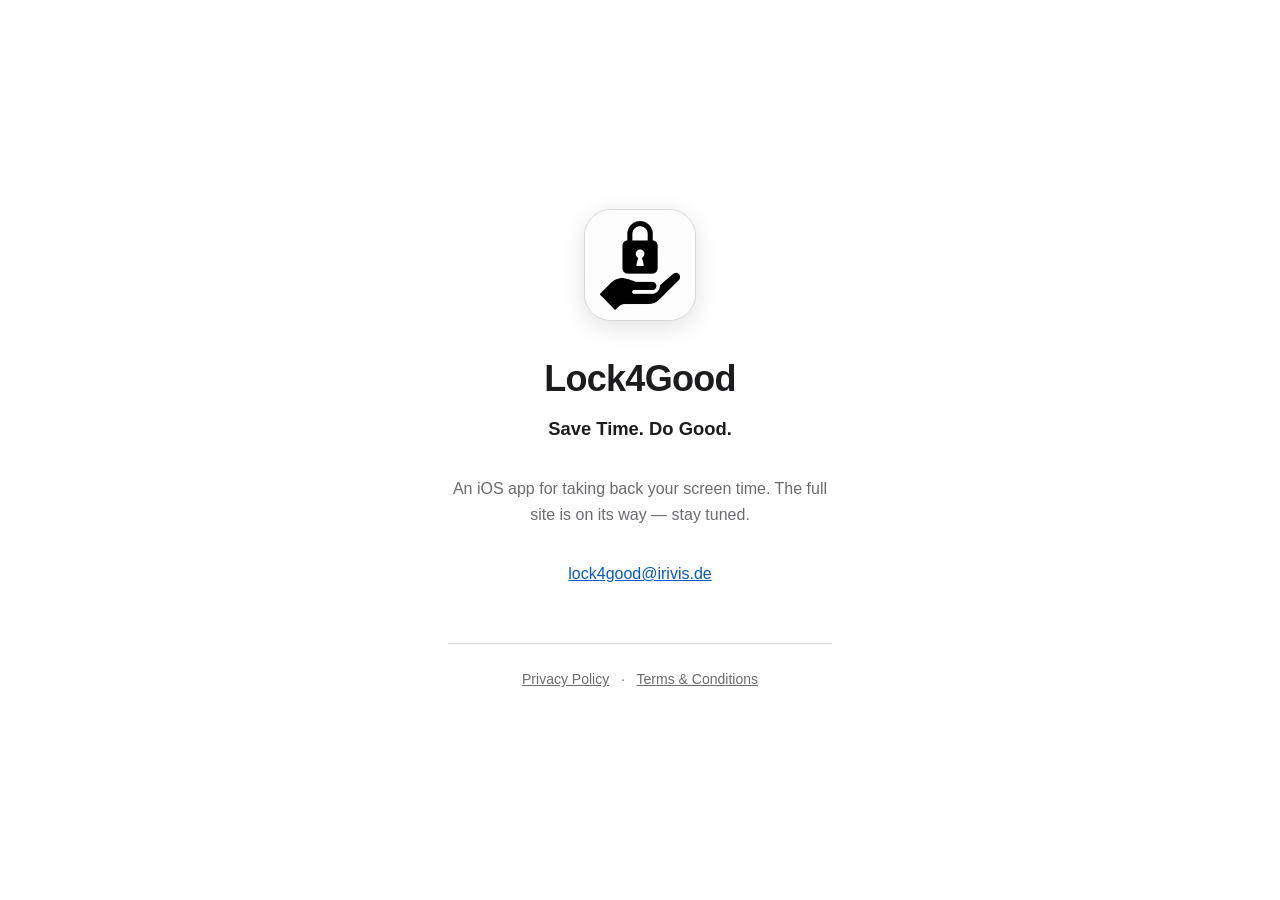
==== index.html @ a84e9e8d "Add Lock4Good placeholder site Single static page: app icon, name, tagline, "stay tuned", contact ad" ====
<!DOCTYPE html>
<meta charset="utf-8">
<meta name="viewport" content="width=device-width, initial-scale=1">
<title>Lock4Good — Save Time. Do Good.</title>
<meta name="description" content="Lock4Good is an iOS screen time app. Set your own daily limits on the apps that take your time — and every profit we make from unlocking extra time is donated to a charity you choose.">

<link rel="icon" href="apple-touch-icon.png">
<link rel="apple-touch-icon" href="apple-touch-icon.png">

<meta property="og:type" content="website">
<meta property="og:url" content="https://d0d00.github.io/lock4good-web/">
<meta property="og:title" content="Lock4Good — Save Time. Do Good.">
<meta property="og:description" content="An iOS screen time app. Set your own daily limits — and every profit we make is donated to a charity you choose.">
<meta property="og:image" content="https://d0d00.github.io/lock4good-web/og.png">
<meta property="og:image:width" content="1200">
<meta property="og:image:height" content="630">
<meta name="twitter:card" content="summary_large_image">

<style>
  :root {
    color-scheme: light dark;
    --bg: #fff;
    --fg: #1c1c1e;
    --muted: #6b6b70;
    --link: #0a58ca;
    --rule: #d8d8dc;
  }
  @media (prefers-color-scheme: dark) {
    :root {
      --bg: #131315;
      --fg: #e6e6e6;
      --muted: #9a9aa0;
      --link: #6cb6ff;
      --rule: #38383a;
    }
  }

  * { box-sizing: border-box; }

  body {
    font: 16px/1.65 -apple-system, BlinkMacSystemFont, "Segoe UI", Roboto, Helvetica, Arial, sans-serif;
    color: var(--fg);
    background: var(--bg);
    margin: 0;
    min-height: 100vh;
    display: flex;
    flex-direction: column;
    align-items: center;
    justify-content: center;
    text-align: center;
    padding: 3rem 1.25rem;
    -webkit-font-smoothing: antialiased;
  }

  main {
    width: 100%;
    max-width: 24rem;
  }

  img.icon {
    width: 112px;
    height: 112px;
    background: #fff;
    border: 1px solid var(--rule);
    border-radius: 24%;
    box-shadow: 0 6px 24px rgb(0 0 0 / 12%);
    display: block;
    margin: 0 auto 1.75rem;
  }

  h1 {
    font-size: 2.25rem;
    letter-spacing: -0.02em;
    margin: 0 0 .35rem;
  }

  p.tagline {
    font-size: 1.15rem;
    font-weight: 600;
    margin: 0 0 2rem;
  }

  p.soon {
    color: var(--muted);
    margin: 0 0 2rem;
  }

  p.contact { margin: 0; }

  a { color: var(--link); }

  footer {
    margin-top: 3.5rem;
    padding-top: 1.5rem;
    border-top: 1px solid var(--rule);
    font-size: .875rem;
    color: var(--muted);
    max-width: 24rem;
    width: 100%;
  }

  footer a { color: var(--muted); }

  footer span[aria-hidden] { padding: 0 .5rem; }
</style>

<main>
  <img class="icon" src="icon.png" width="112" height="112" alt="Lock4Good app icon: a padlock resting on an open hand">

  <h1>Lock4Good</h1>
  <p class="tagline">Save Time. Do Good.</p>

  <p class="soon">An iOS app for taking back your screen time. The full site is on its way — stay tuned.</p>

  <p class="contact"><a href="mailto:lock4good@irivis.de">lock4good@irivis.de</a></p>
</main>

<footer>
  <a href="https://d0d00.github.io/lock4good-legal/PRIVACY_POLICY.html">Privacy Policy</a>
  <span aria-hidden="true">·</span>
  <a href="https://d0d00.github.io/lock4good-legal/TERMS_AND_CONDITIONS.html">Terms &amp; Conditions</a>
</footer>
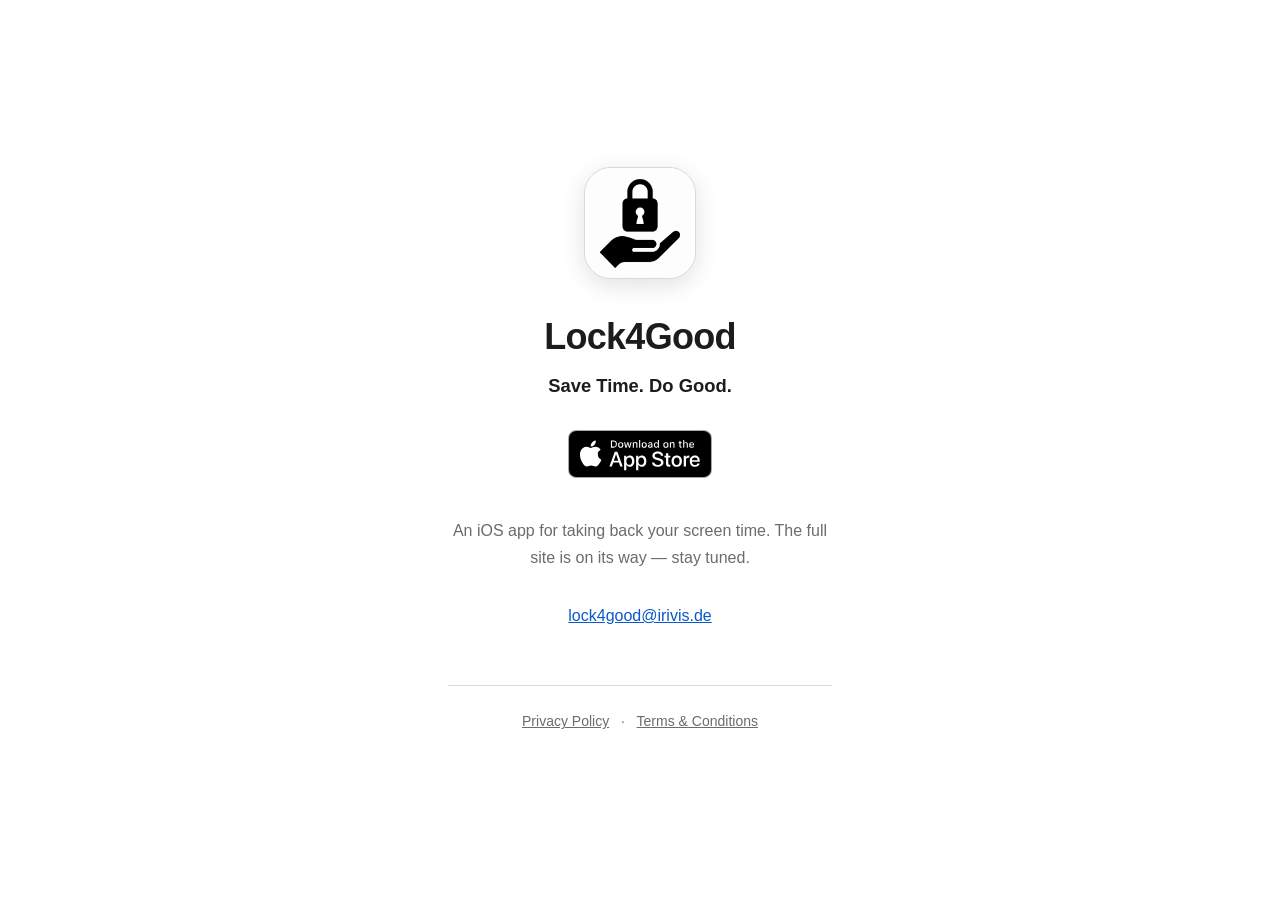
==== commit 125410e4: "Add App Store download button The app is live, so the placeholder now links to it. Apple's official " ====
--- a/index.html
+++ b/index.html
@@ -77,7 +77,28 @@
   p.tagline {
     font-size: 1.15rem;
     font-weight: 600;
+    margin: 0 0 1.75rem;
+  }
+
+  a.appstore {
+    display: inline-block;
+    line-height: 0;
     margin: 0 0 2rem;
+    border-radius: 9px;
+  }
+
+  a.appstore img {
+    display: block;
+    height: 48px;
+    width: auto;
+    transition: opacity .15s ease;
+  }
+
+  a.appstore:hover img { opacity: .85; }
+
+  a.appstore:focus-visible {
+    outline: 2px solid var(--link);
+    outline-offset: 4px;
   }
 
   p.soon {
@@ -110,6 +131,13 @@
   <h1>Lock4Good</h1>
   <p class="tagline">Save Time. Do Good.</p>
 
+  <a class="appstore" href="https://apps.apple.com/app/id6758275773">
+    <picture>
+      <source srcset="app-store-badge-white.svg" media="(prefers-color-scheme: dark)">
+      <img src="app-store-badge-black.svg" width="120" height="40" alt="Download on the App Store">
+    </picture>
+  </a>
+
   <p class="soon">An iOS app for taking back your screen time. The full site is on its way — stay tuned.</p>
 
   <p class="contact"><a href="mailto:lock4good@irivis.de">lock4good@irivis.de</a></p>
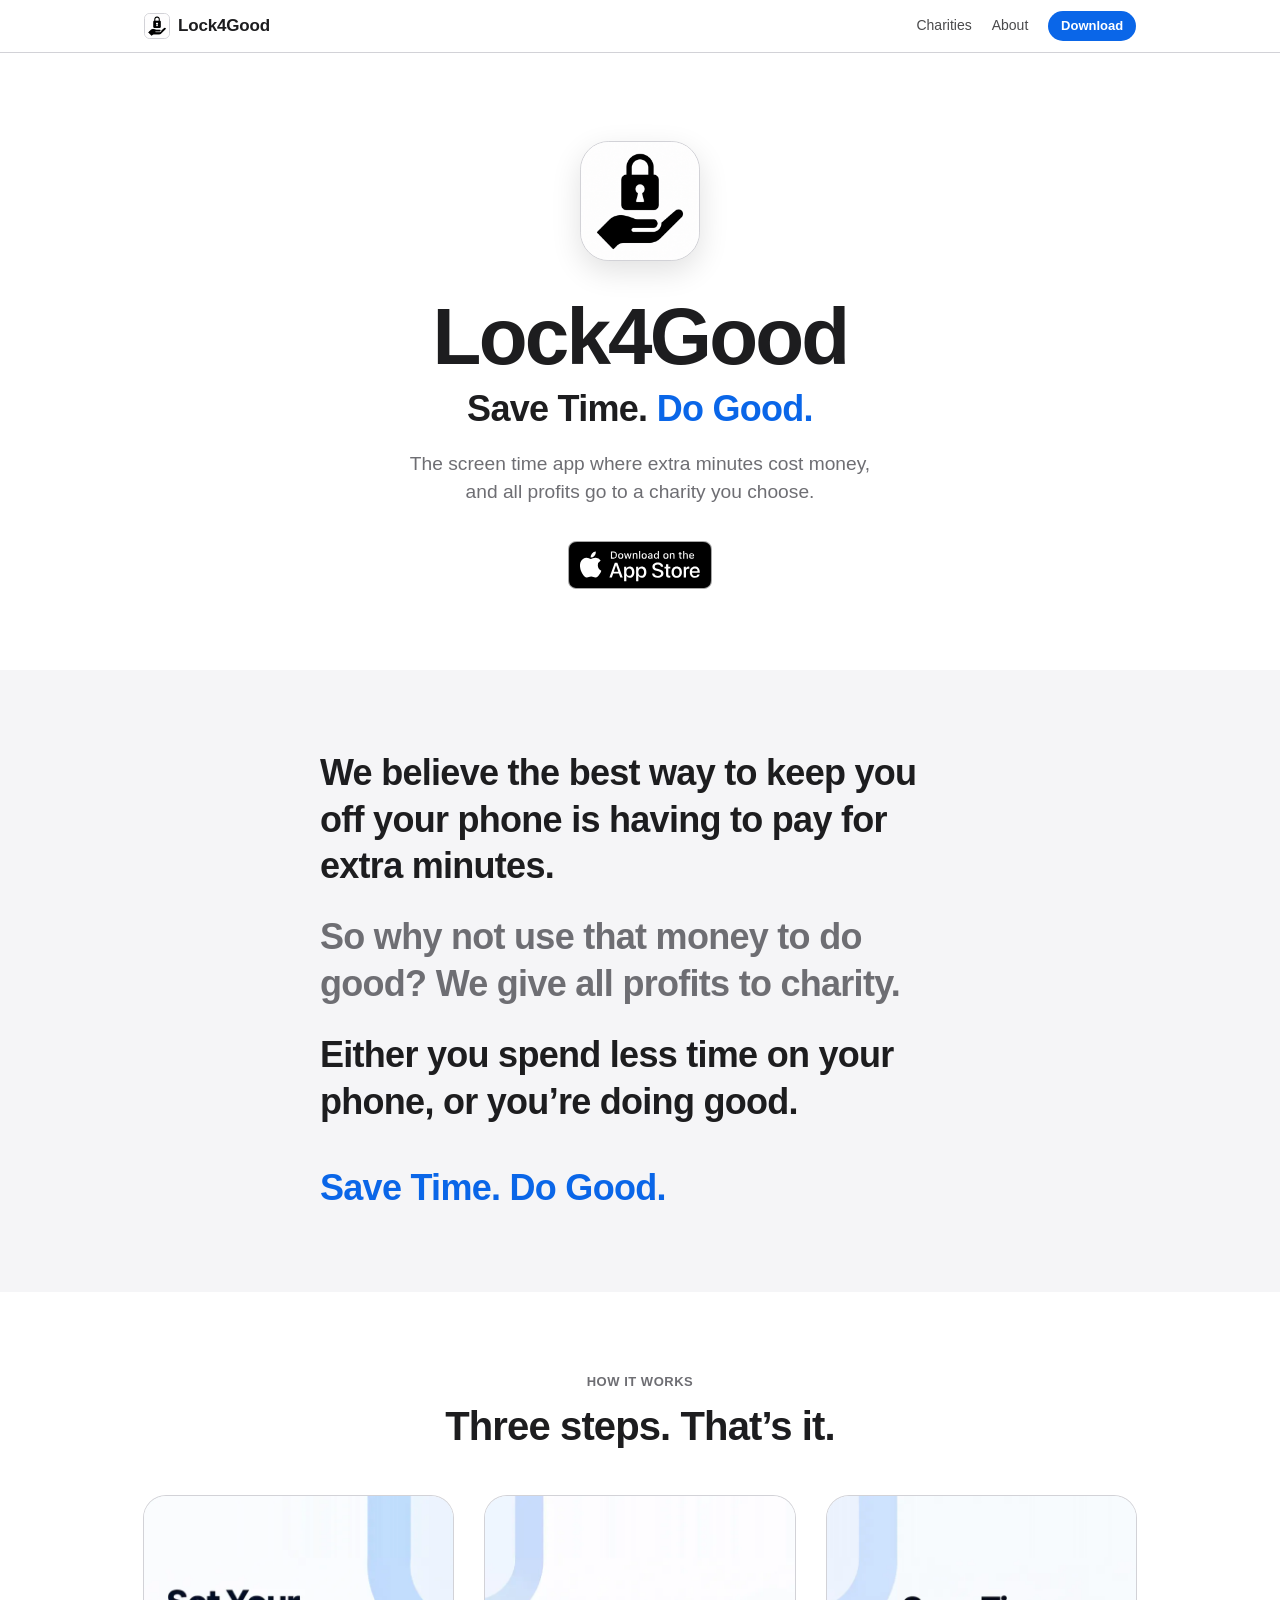
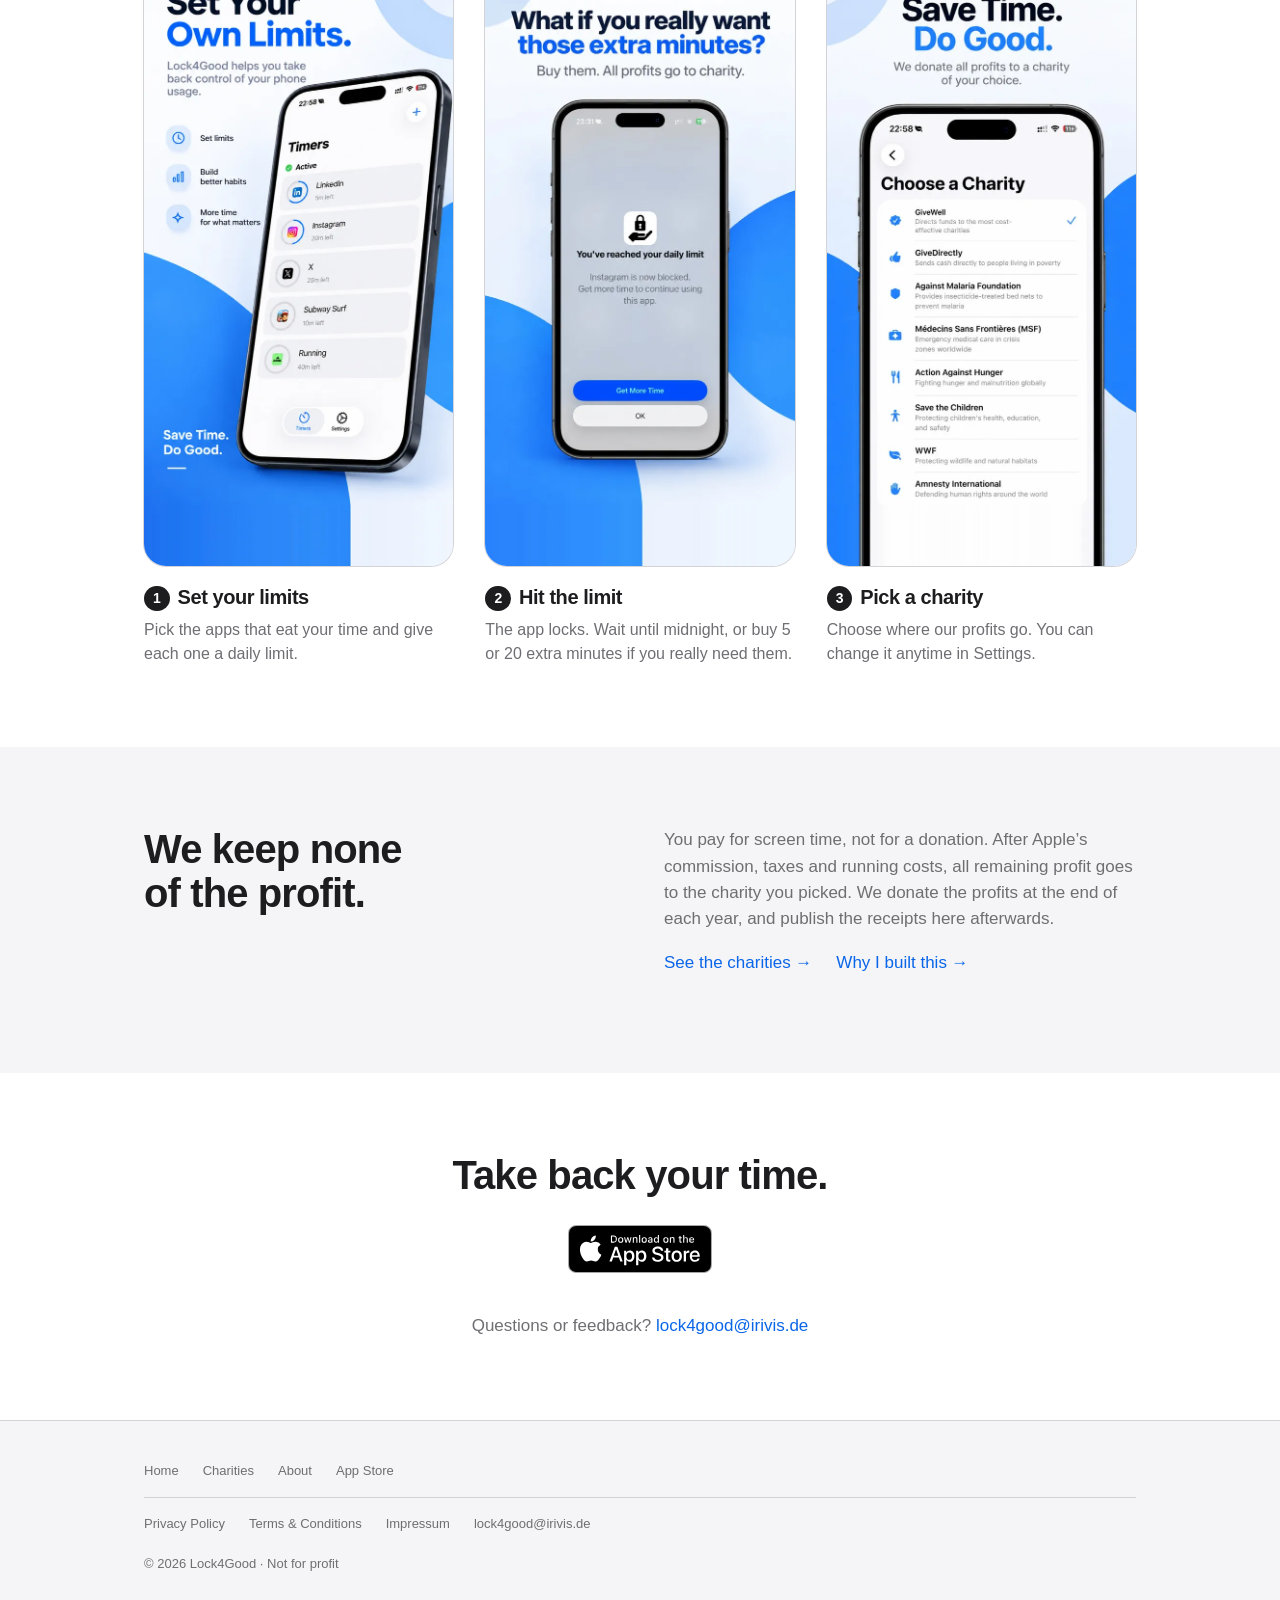
==== commit 56ef9899: "Replace placeholder with the full site Four pages sharing one stylesheet, still with no JavaScript a" ====
--- a/index.html
+++ b/index.html
@@ -1,4 +1,5 @@
 <!DOCTYPE html>
+<html lang="en">
 <meta charset="utf-8">
 <meta name="viewport" content="width=device-width, initial-scale=1">
 <title>Lock4Good — Save Time. Do Good.</title>
@@ -6,6 +7,7 @@
 
 <link rel="icon" href="apple-touch-icon.png">
 <link rel="apple-touch-icon" href="apple-touch-icon.png">
+<link rel="stylesheet" href="styles.css">
 
 <meta property="og:type" content="website">
 <meta property="og:url" content="https://d0d00.github.io/lock4good-web/">
@@ -16,135 +18,110 @@
 <meta property="og:image:height" content="630">
 <meta name="twitter:card" content="summary_large_image">
 
-<style>
-  :root {
-    color-scheme: light dark;
-    --bg: #fff;
-    --fg: #1c1c1e;
-    --muted: #6b6b70;
-    --link: #0a58ca;
-    --rule: #d8d8dc;
-  }
-  @media (prefers-color-scheme: dark) {
-    :root {
-      --bg: #131315;
-      --fg: #e6e6e6;
-      --muted: #9a9aa0;
-      --link: #6cb6ff;
-      --rule: #38383a;
-    }
-  }
-
-  * { box-sizing: border-box; }
-
-  body {
-    font: 16px/1.65 -apple-system, BlinkMacSystemFont, "Segoe UI", Roboto, Helvetica, Arial, sans-serif;
-    color: var(--fg);
-    background: var(--bg);
-    margin: 0;
-    min-height: 100vh;
-    display: flex;
-    flex-direction: column;
-    align-items: center;
-    justify-content: center;
-    text-align: center;
-    padding: 3rem 1.25rem;
-    -webkit-font-smoothing: antialiased;
-  }
-
-  main {
-    width: 100%;
-    max-width: 24rem;
-  }
-
-  img.icon {
-    width: 112px;
-    height: 112px;
-    background: #fff;
-    border: 1px solid var(--rule);
-    border-radius: 24%;
-    box-shadow: 0 6px 24px rgb(0 0 0 / 12%);
-    display: block;
-    margin: 0 auto 1.75rem;
-  }
-
-  h1 {
-    font-size: 2.25rem;
-    letter-spacing: -0.02em;
-    margin: 0 0 .35rem;
-  }
-
-  p.tagline {
-    font-size: 1.15rem;
-    font-weight: 600;
-    margin: 0 0 1.75rem;
-  }
-
-  a.appstore {
-    display: inline-block;
-    line-height: 0;
-    margin: 0 0 2rem;
-    border-radius: 9px;
-  }
-
-  a.appstore img {
-    display: block;
-    height: 48px;
-    width: auto;
-    transition: opacity .15s ease;
-  }
-
-  a.appstore:hover img { opacity: .85; }
-
-  a.appstore:focus-visible {
-    outline: 2px solid var(--link);
-    outline-offset: 4px;
-  }
-
-  p.soon {
-    color: var(--muted);
-    margin: 0 0 2rem;
-  }
-
-  p.contact { margin: 0; }
-
-  a { color: var(--link); }
-
-  footer {
-    margin-top: 3.5rem;
-    padding-top: 1.5rem;
-    border-top: 1px solid var(--rule);
-    font-size: .875rem;
-    color: var(--muted);
-    max-width: 24rem;
-    width: 100%;
-  }
-
-  footer a { color: var(--muted); }
-
-  footer span[aria-hidden] { padding: 0 .5rem; }
-</style>
+<header class="site-header">
+  <div class="wrap">
+    <a class="brand" href="./"><img src="apple-touch-icon.png" alt=""><span>Lock4Good</span></a>
+    <nav aria-label="Main">
+      <a href="charities.html">Charities</a>
+      <a href="about.html">About</a>
+      <a class="button" href="https://apps.apple.com/app/id6758275773">Download</a>
+    </nav>
+  </div>
+</header>
 
 <main>
-  <img class="icon" src="icon.png" width="112" height="112" alt="Lock4Good app icon: a padlock resting on an open hand">
+  <section class="hero">
+    <div class="wrap">
+      <img class="icon" src="icon.png" width="120" height="120" alt="Lock4Good app icon: a padlock resting on an open hand">
+      <h1>Lock4Good</h1>
+      <p class="tagline">Save Time. <span>Do Good.</span></p>
+      <p class="sub">The screen time app where extra minutes cost money, and all profits go to a charity you choose.</p>
+      <a class="appstore" href="https://apps.apple.com/app/id6758275773">
+        <picture>
+          <source srcset="app-store-badge-white.svg" media="(prefers-color-scheme: dark)">
+          <img src="app-store-badge-black.svg" width="120" height="40" alt="Download on the App Store">
+        </picture>
+      </a>
+    </div>
+  </section>
 
-  <h1>Lock4Good</h1>
-  <p class="tagline">Save Time. Do Good.</p>
+  <section class="alt manifesto">
+    <div class="wrap narrow">
+      <p>We believe the best way to keep you off your phone is having to pay for extra minutes.</p>
+      <p class="quiet">So why not use that money to do good? We give all profits to charity.</p>
+      <p>Either you spend less time on your phone, or you’re doing good.</p>
+      <p class="sign">Save Time. Do Good.</p>
+    </div>
+  </section>
 
-  <a class="appstore" href="https://apps.apple.com/app/id6758275773">
-    <picture>
-      <source srcset="app-store-badge-white.svg" media="(prefers-color-scheme: dark)">
-      <img src="app-store-badge-black.svg" width="120" height="40" alt="Download on the App Store">
-    </picture>
-  </a>
+  <section>
+    <div class="wrap">
+      <div class="steps-head">
+        <p class="eyebrow">How it works</p>
+        <h2>Three steps. That’s it.</h2>
+      </div>
+      <ol class="steps">
+        <li>
+          <img src="shots/limits.webp" width="642" height="1389" loading="lazy" alt="Lock4Good's Timers screen, listing apps with the minutes left today for each.">
+          <h3>Set your limits</h3>
+          <p>Pick the apps that eat your time and give each one a daily limit.</p>
+        </li>
+        <li>
+          <img src="shots/blocked.webp" width="642" height="1389" loading="lazy" alt="Instagram blocked by Lock4Good after reaching its daily limit, with a Get More Time button.">
+          <h3>Hit the limit</h3>
+          <p>The app locks. Wait until midnight, or buy 5 or 20 extra minutes if you really need them.</p>
+        </li>
+        <li>
+          <img src="shots/charity.webp" width="642" height="1389" loading="lazy" alt="Lock4Good's charity picker with eight charities, GiveWell selected.">
+          <h3>Pick a charity</h3>
+          <p>Choose where our profits go. You can change it anytime in Settings.</p>
+        </li>
+      </ol>
+    </div>
+  </section>
 
-  <p class="soon">An iOS app for taking back your screen time. The full site is on its way — stay tuned.</p>
+  <section class="alt">
+    <div class="wrap split">
+      <h2>We keep none <br>of the profit.</h2>
+      <div>
+        <p>You pay for screen time, not for a donation. After Apple’s commission, taxes and running costs, all remaining profit goes to the charity you picked. We donate the profits at the end of each year, and publish the receipts here afterwards.</p>
+        <p class="links">
+          <a class="more" href="charities.html">See the charities →</a>
+          <a class="more" href="about.html">Why I built this →</a>
+        </p>
+      </div>
+    </div>
+  </section>
 
-  <p class="contact"><a href="mailto:lock4good@irivis.de">lock4good@irivis.de</a></p>
+  <section class="cta">
+    <div class="wrap">
+      <h2>Take back your time.</h2>
+      <a class="appstore" href="https://apps.apple.com/app/id6758275773">
+        <picture>
+          <source srcset="app-store-badge-white.svg" media="(prefers-color-scheme: dark)">
+          <img src="app-store-badge-black.svg" width="120" height="40" alt="Download on the App Store">
+        </picture>
+      </a>
+      <p class="contact">Questions or feedback? <a href="mailto:lock4good@irivis.de">lock4good@irivis.de</a></p>
+    </div>
+  </section>
 </main>
 
-<footer>
-  <a href="https://d0d00.github.io/lock4good-legal/PRIVACY_POLICY.html">Privacy Policy</a>
-  <span aria-hidden="true">·</span>
-  <a href="https://d0d00.github.io/lock4good-legal/TERMS_AND_CONDITIONS.html">Terms &amp; Conditions</a>
+<footer class="site-footer">
+  <div class="wrap">
+    <nav aria-label="Pages">
+      <a href="./">Home</a>
+      <a href="charities.html">Charities</a>
+      <a href="about.html">About</a>
+      <a href="https://apps.apple.com/app/id6758275773">App Store</a>
+    </nav>
+    <nav aria-label="Legal">
+      <a href="https://d0d00.github.io/lock4good-legal/PRIVACY_POLICY.html">Privacy Policy</a>
+      <a href="https://d0d00.github.io/lock4good-legal/TERMS_AND_CONDITIONS.html">Terms &amp; Conditions</a>
+      <a href="impressum.html">Impressum</a>
+      <a href="mailto:lock4good@irivis.de">lock4good@irivis.de</a>
+    </nav>
+    <p>© 2026 Lock4Good · Not for profit</p>
+  </div>
 </footer>
+</html>
--- a/styles.css
+++ b/styles.css
@@ -0,0 +1,464 @@
+/* Shared by every page. No web fonts, no external requests. */
+
+:root {
+  color-scheme: light dark;
+  --bg: #fff;
+  --bg-alt: #f5f5f7;
+  --fg: #1d1d1f;
+  --muted: #6e6e73;
+  --accent: #0a66e8;
+  --accent-fg: #fff;
+  --rule: #d2d2d7;
+  --header-bg: rgb(255 255 255 / 72%);
+  --pill-bg: #e8f0fd;
+}
+@media (prefers-color-scheme: dark) {
+  :root:not([data-theme="light"]) {
+    --bg: #000;
+    --bg-alt: #161617;
+    --fg: #f5f5f7;
+    --muted: #a1a1a6;
+    --accent: #4d9bff;
+    --accent-fg: #000;
+    --rule: #3a3a3c;
+    --header-bg: rgb(0 0 0 / 68%);
+    --pill-bg: #102a4d;
+  }
+}
+
+* { box-sizing: border-box; }
+
+html { scroll-padding-top: 4rem; }
+
+body {
+  margin: 0;
+  font: 17px/1.55 -apple-system, BlinkMacSystemFont, "SF Pro Text", "Segoe UI", Roboto, Helvetica, Arial, sans-serif;
+  color: var(--fg);
+  background: var(--bg);
+  -webkit-font-smoothing: antialiased;
+  overflow-x: hidden;
+}
+
+a { color: var(--accent); text-decoration: none; }
+a:hover { text-decoration: underline; }
+a:focus-visible, .button:focus-visible {
+  outline: 2px solid var(--accent);
+  outline-offset: 3px;
+  border-radius: 4px;
+}
+
+h1, h2, h3 {
+  font-family: -apple-system, BlinkMacSystemFont, "SF Pro Display", "Segoe UI", Roboto, Helvetica, Arial, sans-serif;
+  letter-spacing: -0.022em;
+  line-height: 1.1;
+  margin: 0;
+}
+
+p { margin: 0 0 1em; }
+
+.wrap {
+  width: 100%;
+  max-width: 64rem;
+  margin: 0 auto;
+  padding: 0 1rem;
+}
+.narrow { max-width: 42rem; }
+
+/* ---------- Header ---------- */
+
+.site-header {
+  position: sticky;
+  top: 0;
+  z-index: 10;
+  background: var(--header-bg);
+  -webkit-backdrop-filter: saturate(180%) blur(20px);
+  backdrop-filter: saturate(180%) blur(20px);
+  border-bottom: 1px solid var(--rule);
+}
+.site-header .wrap {
+  display: flex;
+  align-items: center;
+  justify-content: space-between;
+  height: 3.25rem;
+  gap: 1rem;
+}
+.brand {
+  display: flex;
+  align-items: center;
+  gap: .5rem;
+  color: var(--fg);
+  font-weight: 600;
+  letter-spacing: -0.01em;
+}
+.brand:hover { text-decoration: none; }
+.brand img {
+  width: 26px;
+  height: 26px;
+  border-radius: 22%;
+  background: #fff;
+  border: 1px solid var(--rule);
+}
+.site-header nav {
+  display: flex;
+  align-items: center;
+  gap: 1.25rem;
+  font-size: .875rem;
+}
+.site-header nav a { color: var(--fg); opacity: .8; }
+.site-header nav a:hover { opacity: 1; text-decoration: none; }
+.site-header nav a[aria-current="page"] { opacity: 1; font-weight: 600; }
+.site-header nav a.button { opacity: 1; color: var(--accent-fg); }
+
+.button {
+  display: inline-block;
+  background: var(--accent);
+  color: var(--accent-fg);
+  font-weight: 600;
+  font-size: .8125rem;
+  padding: .3rem .8rem;
+  border-radius: 980px;
+}
+.button:hover { text-decoration: none; filter: brightness(1.08); }
+
+@media (max-width: 400px) {
+  .brand span { display: none; }
+  .site-header nav { gap: 1rem; }
+}
+
+/* ---------- Shared blocks ---------- */
+
+section { padding: 5rem 0; }
+section.alt { background: var(--bg-alt); }
+
+.eyebrow {
+  font-size: .8125rem;
+  font-weight: 600;
+  letter-spacing: .04em;
+  text-transform: uppercase;
+  color: var(--muted);
+  margin: 0 0 .75rem;
+}
+
+.page-title {
+  padding-top: 4.5rem;
+  padding-bottom: 1rem;
+}
+.page-title h1 { font-size: clamp(2.5rem, 7vw, 3.5rem); margin-bottom: 1rem; }
+.page-title .lede { font-size: 1.3rem; color: var(--muted); line-height: 1.4; }
+
+h2 { font-size: clamp(1.75rem, 4.5vw, 2.5rem); margin-bottom: 1.25rem; }
+
+.prose p { font-size: 1.0625rem; }
+.prose h2 { margin-top: 0; }
+
+.more {
+  font-weight: 500;
+  white-space: nowrap;
+}
+
+a.appstore {
+  display: inline-block;
+  line-height: 0;
+  border-radius: 9px;
+}
+a.appstore img {
+  display: block;
+  height: 48px;
+  width: auto;
+  transition: opacity .15s ease;
+}
+a.appstore:hover img { opacity: .85; }
+
+/* ---------- Landing ---------- */
+
+.hero {
+  text-align: center;
+  padding: 5.5rem 0 4.5rem;
+}
+.hero .icon {
+  width: 120px;
+  height: 120px;
+  border-radius: 24%;
+  background: #fff;
+  border: 1px solid var(--rule);
+  box-shadow: 0 10px 30px rgb(0 0 0 / 12%);
+  display: block;
+  margin: 0 auto 2rem;
+}
+.hero h1 {
+  font-size: clamp(3rem, 10vw, 5rem);
+  letter-spacing: -0.035em;
+  margin-bottom: .35rem;
+}
+.hero .tagline {
+  font-size: clamp(1.5rem, 4.5vw, 2.25rem);
+  font-weight: 600;
+  letter-spacing: -0.02em;
+  line-height: 1.2;
+  margin: 0 0 1.25rem;
+}
+.hero .tagline span { color: var(--accent); }
+.hero .sub {
+  font-size: 1.2rem;
+  color: var(--muted);
+  max-width: 30rem;
+  margin: 0 auto 2.25rem;
+  line-height: 1.45;
+}
+
+.manifesto p {
+  font-size: clamp(1.5rem, 4vw, 2.25rem);
+  font-weight: 600;
+  letter-spacing: -0.02em;
+  line-height: 1.3;
+  margin: 0 0 1.5rem;
+}
+.manifesto .quiet { color: var(--muted); }
+.manifesto .sign {
+  margin: 2.5rem 0 0;
+  color: var(--accent);
+}
+
+.steps-head { text-align: center; margin-bottom: 3rem; }
+.steps {
+  list-style: none;
+  margin: 0;
+  padding: 0;
+  display: grid;
+  grid-template-columns: repeat(3, 1fr);
+  gap: 2rem;
+  counter-reset: step;
+}
+.steps li { counter-increment: step; }
+.steps img {
+  display: block;
+  width: 100%;
+  height: auto;
+  aspect-ratio: 642 / 1389;
+  border-radius: 22px;
+  box-shadow: 0 0 0 1px var(--rule);
+  margin-bottom: 1.25rem;
+}
+.steps h3 {
+  font-size: 1.25rem;
+  margin-bottom: .4rem;
+}
+.steps h3::before {
+  content: counter(step);
+  display: inline-block;
+  width: 1.6rem;
+  height: 1.6rem;
+  line-height: 1.6rem;
+  margin-right: .5rem;
+  border-radius: 50%;
+  background: var(--fg);
+  color: var(--bg);
+  font-size: .875rem;
+  text-align: center;
+  vertical-align: .1em;
+}
+.steps p { color: var(--muted); font-size: 1rem; margin: 0; }
+
+/* Phones: the three steps scroll sideways inside their own strip, never the page. */
+@media (max-width: 720px) {
+  .steps {
+    display: flex;
+    overflow-x: auto;
+    scroll-snap-type: x mandatory;
+    gap: 1rem;
+    margin: 0 -1rem;
+    padding: 0 1rem .5rem;
+    scroll-padding: 0 1rem;
+    scrollbar-width: none;
+  }
+  .steps::-webkit-scrollbar { display: none; }
+  .steps li {
+    flex: 0 0 72%;
+    scroll-snap-align: start;
+  }
+}
+
+.split {
+  display: grid;
+  grid-template-columns: 1fr 1fr;
+  gap: 3rem;
+  align-items: start;
+}
+.split p { color: var(--muted); }
+.split .links { display: flex; gap: 1.5rem; flex-wrap: wrap; }
+@media (max-width: 720px) {
+  .split { grid-template-columns: 1fr; gap: 1rem; }
+}
+
+.cta { text-align: center; }
+.cta h2 { margin-bottom: 1.75rem; }
+.cta .contact { margin: 2rem 0 0; color: var(--muted); }
+
+/* ---------- Charities ---------- */
+
+.charities {
+  list-style: none;
+  margin: 0;
+  padding: 0;
+  display: grid;
+  gap: 1rem;
+}
+.charity {
+  background: var(--bg-alt);
+  border-radius: 18px;
+  padding: 1.75rem 1.75rem 1.5rem;
+}
+.charity h3 {
+  font-size: 1.375rem;
+  display: flex;
+  flex-wrap: wrap;
+  align-items: center;
+  gap: .4rem .75rem;
+  margin-bottom: .35rem;
+}
+.charity .what {
+  color: var(--muted);
+  font-size: 1rem;
+  margin-bottom: 1rem;
+}
+.charity p { font-size: 1rem; }
+.charity .facts {
+  list-style: none;
+  margin: 0 0 1.1rem;
+  padding: 0;
+  display: flex;
+  flex-wrap: wrap;
+  gap: .4rem 1.5rem;
+  font-size: .875rem;
+  color: var(--muted);
+}
+.charity .facts strong { color: var(--fg); font-weight: 600; }
+.charity .visit { font-size: .9375rem; font-weight: 500; }
+
+@media (max-width: 480px) {
+  .charity { padding: 1.4rem 1.25rem 1.25rem; }
+}
+
+.charity.recommended { box-shadow: inset 0 0 0 2px var(--accent); }
+.badge {
+  font-family: -apple-system, BlinkMacSystemFont, "SF Pro Text", "Segoe UI", Roboto, Helvetica, Arial, sans-serif;
+  font-size: .75rem;
+  font-weight: 600;
+  letter-spacing: 0;
+  color: var(--accent);
+  background: var(--pill-bg);
+  padding: .2rem .6rem;
+  border-radius: 980px;
+}
+
+.resources {
+  list-style: none;
+  padding: 0;
+  margin: 1.5rem 0 0;
+  border-top: 1px solid var(--rule);
+}
+.resources li { border-bottom: 1px solid var(--rule); }
+.resources a {
+  display: block;
+  padding: .9rem 0;
+  color: var(--fg);
+}
+.resources a:hover { text-decoration: none; }
+.resources a strong { color: var(--accent); font-weight: 600; }
+.resources a span { display: block; color: var(--muted); font-size: .9375rem; }
+
+.flow {
+  margin: 1.75rem 0;
+  padding: 0;
+  list-style: none;
+  counter-reset: flow;
+}
+.flow li {
+  counter-increment: flow;
+  position: relative;
+  padding: 0 0 1.25rem 2.5rem;
+}
+.flow li::before {
+  content: counter(flow);
+  position: absolute;
+  left: 0;
+  top: .05rem;
+  width: 1.6rem;
+  height: 1.6rem;
+  line-height: 1.6rem;
+  border-radius: 50%;
+  background: var(--fg);
+  color: var(--bg);
+  font-size: .875rem;
+  font-weight: 600;
+  text-align: center;
+}
+
+table.ledger {
+  width: 100%;
+  border-collapse: collapse;
+  font-size: .9375rem;
+  margin: 1.5rem 0 0;
+}
+.ledger th, .ledger td {
+  text-align: left;
+  padding: .7rem .5rem .7rem 0;
+  border-bottom: 1px solid var(--rule);
+}
+.ledger th { font-weight: 600; color: var(--muted); font-size: .8125rem; }
+.ledger td.num, .ledger th.num { text-align: right; font-variant-numeric: tabular-nums; }
+.ledger .empty td { color: var(--muted); font-style: italic; }
+
+.fineprint { font-size: .8125rem; color: var(--muted); }
+
+/* ---------- About ---------- */
+
+.portrait {
+  width: 160px;
+  height: 160px;
+  border-radius: 50%;
+  object-fit: cover;
+  display: block;
+  margin: 0 0 1.75rem;
+  background: var(--bg-alt);
+  border: 1px solid var(--rule);
+}
+.about-head .role { font-size: 1.2rem; color: var(--muted); margin: .5rem 0 0; }
+
+blockquote.pull {
+  margin: 2rem 0;
+  padding: 0 0 0 1.25rem;
+  border-left: 3px solid var(--accent);
+  font-size: 1.5rem;
+  font-weight: 600;
+  letter-spacing: -0.02em;
+  line-height: 1.3;
+}
+
+/* ---------- Impressum ---------- */
+
+address { font-style: normal; margin: 0 0 1.5rem; }
+.legal h2 { font-size: 1.25rem; margin: 2rem 0 .5rem; }
+
+/* ---------- Footer ---------- */
+
+.site-footer {
+  background: var(--bg-alt);
+  border-top: 1px solid var(--rule);
+  font-size: .8125rem;
+  color: var(--muted);
+  padding: 2.5rem 0 3rem;
+}
+.site-footer nav {
+  display: flex;
+  flex-wrap: wrap;
+  gap: .5rem 1.5rem;
+  margin-bottom: 1rem;
+}
+.site-footer nav + nav {
+  padding-top: 1rem;
+  border-top: 1px solid var(--rule);
+}
+.site-footer a { color: var(--muted); }
+.site-footer a:hover { color: var(--fg); }
+.site-footer p { margin: 1.25rem 0 0; }
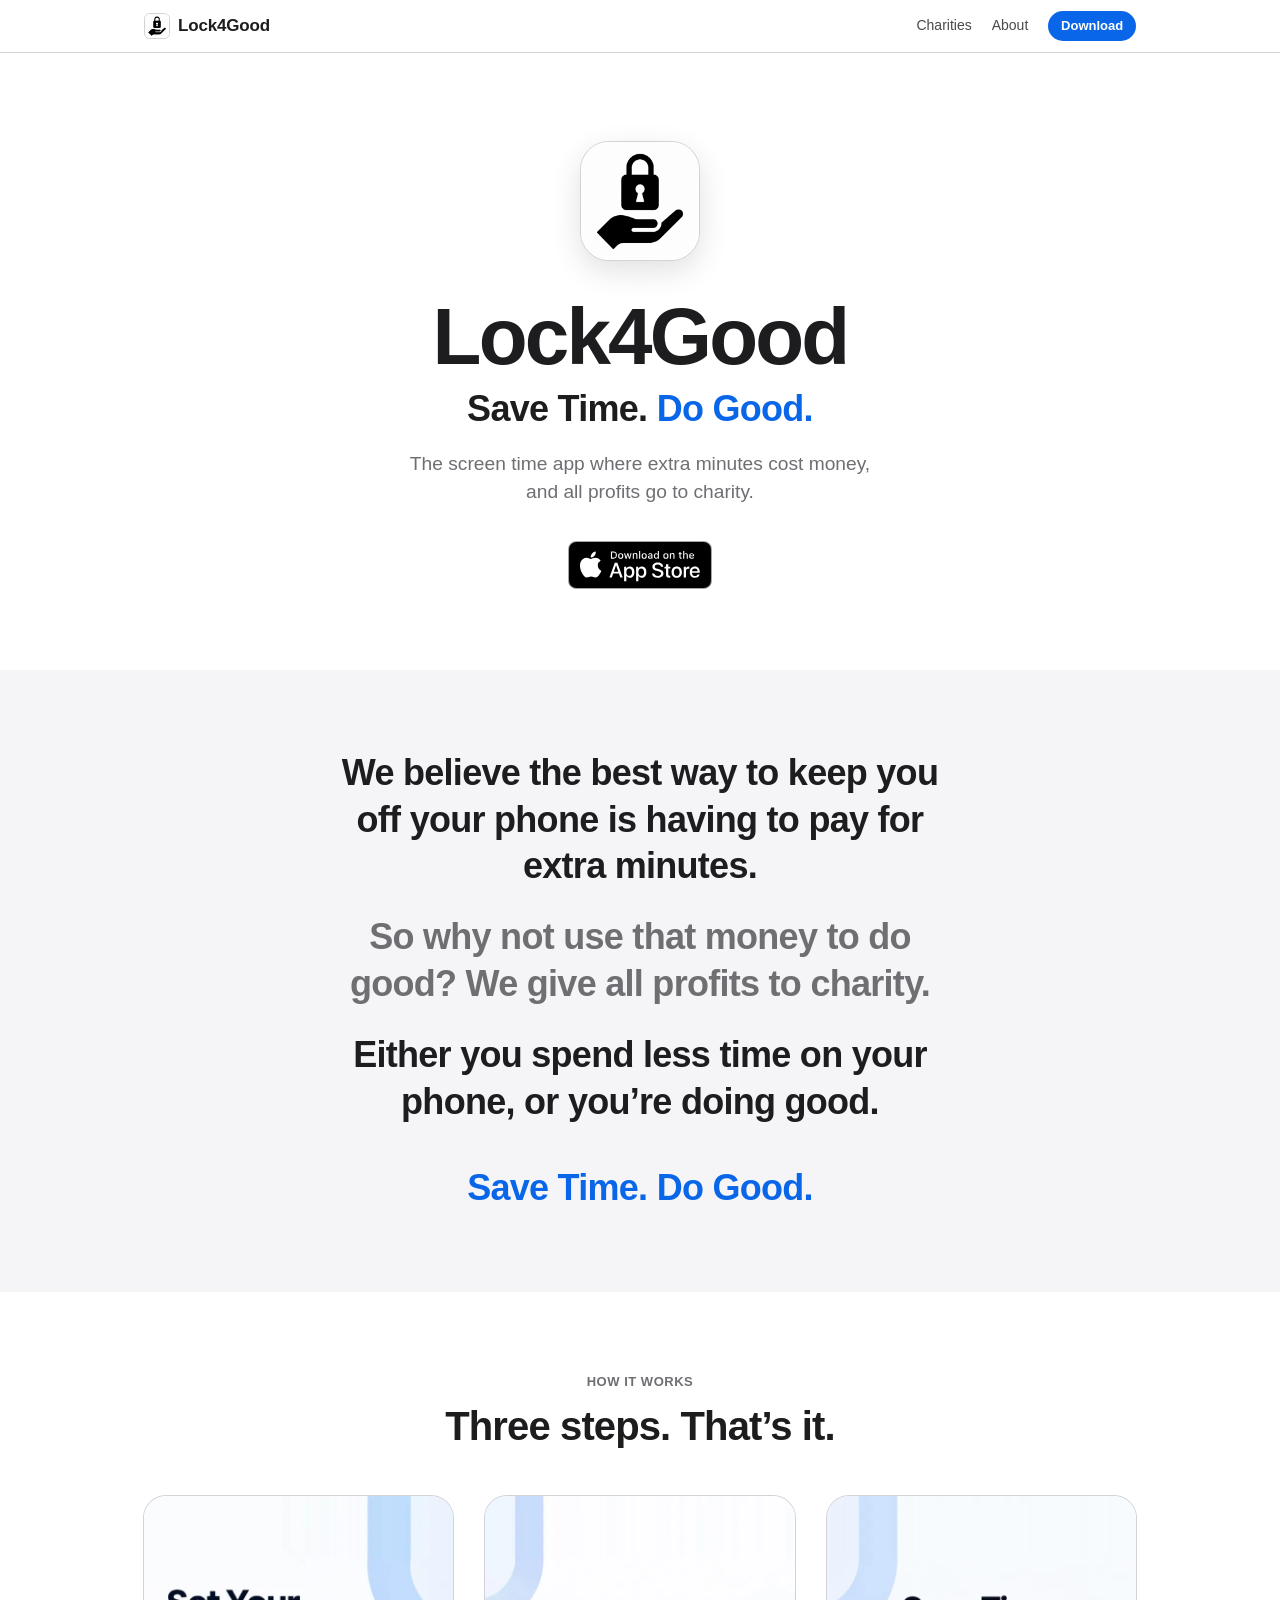
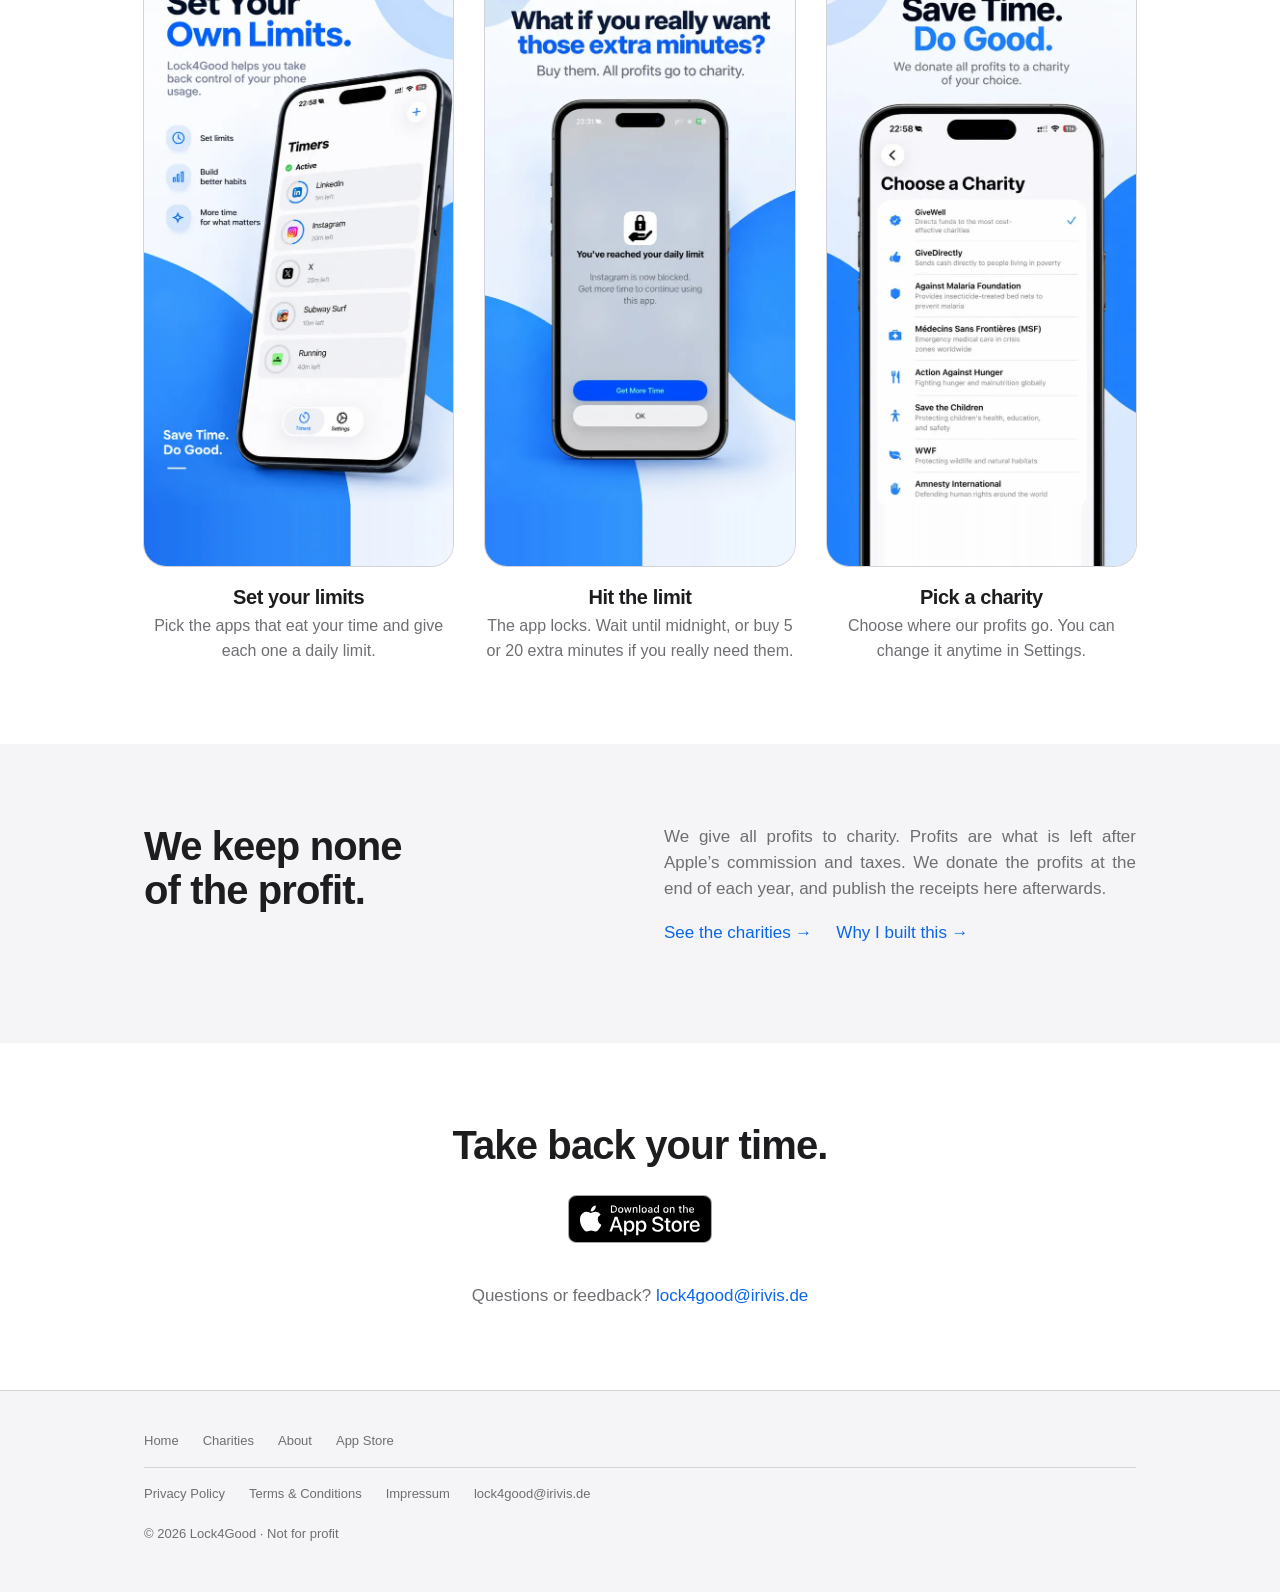
==== commit ff667ab6: "Wording and layout tweaks across the site - Landing subtext drops "you choose" (the app still lets y" ====
--- a/index.html
+++ b/index.html
@@ -35,7 +35,7 @@
       <img class="icon" src="icon.png" width="120" height="120" alt="Lock4Good app icon: a padlock resting on an open hand">
       <h1>Lock4Good</h1>
       <p class="tagline">Save Time. <span>Do Good.</span></p>
-      <p class="sub">The screen time app where extra minutes cost money, and all profits go to a charity you choose.</p>
+      <p class="sub">The screen time app where extra minutes cost money, and all profits go to charity.</p>
       <a class="appstore" href="https://apps.apple.com/app/id6758275773">
         <picture>
           <source srcset="app-store-badge-white.svg" media="(prefers-color-scheme: dark)">
@@ -84,7 +84,7 @@
     <div class="wrap split">
       <h2>We keep none <br>of the profit.</h2>
       <div>
-        <p>You pay for screen time, not for a donation. After Apple’s commission, taxes and running costs, all remaining profit goes to the charity you picked. We donate the profits at the end of each year, and publish the receipts here afterwards.</p>
+        <p>We give all profits to charity. Profits are what is left after Apple’s commission and taxes. We donate the profits at the end of each year, and publish the receipts here afterwards.</p>
         <p class="links">
           <a class="more" href="charities.html">See the charities →</a>
           <a class="more" href="about.html">Why I built this →</a>
--- a/styles.css
+++ b/styles.css
@@ -206,6 +206,9 @@
   line-height: 1.45;
 }
 
+.manifesto {
+  text-align: center;
+}
 .manifesto p {
   font-size: clamp(1.5rem, 4vw, 2.25rem);
   font-weight: 600;
@@ -227,9 +230,8 @@
   display: grid;
   grid-template-columns: repeat(3, 1fr);
   gap: 2rem;
-  counter-reset: step;
-}
-.steps li { counter-increment: step; }
+  text-align: center;
+}
 .steps img {
   display: block;
   width: 100%;
@@ -242,20 +244,6 @@
 .steps h3 {
   font-size: 1.25rem;
   margin-bottom: .4rem;
-}
-.steps h3::before {
-  content: counter(step);
-  display: inline-block;
-  width: 1.6rem;
-  height: 1.6rem;
-  line-height: 1.6rem;
-  margin-right: .5rem;
-  border-radius: 50%;
-  background: var(--fg);
-  color: var(--bg);
-  font-size: .875rem;
-  text-align: center;
-  vertical-align: .1em;
 }
 .steps p { color: var(--muted); font-size: 1rem; margin: 0; }
 
@@ -284,7 +272,7 @@
   gap: 3rem;
   align-items: start;
 }
-.split p { color: var(--muted); }
+.split p { color: var(--muted); text-align: justify; }
 .split .links { display: flex; gap: 1.5rem; flex-wrap: wrap; }
 @media (max-width: 720px) {
   .split { grid-template-columns: 1fr; gap: 1rem; }
@@ -425,16 +413,6 @@
 }
 .about-head .role { font-size: 1.2rem; color: var(--muted); margin: .5rem 0 0; }
 
-blockquote.pull {
-  margin: 2rem 0;
-  padding: 0 0 0 1.25rem;
-  border-left: 3px solid var(--accent);
-  font-size: 1.5rem;
-  font-weight: 600;
-  letter-spacing: -0.02em;
-  line-height: 1.3;
-}
-
 /* ---------- Impressum ---------- */
 
 address { font-style: normal; margin: 0 0 1.5rem; }
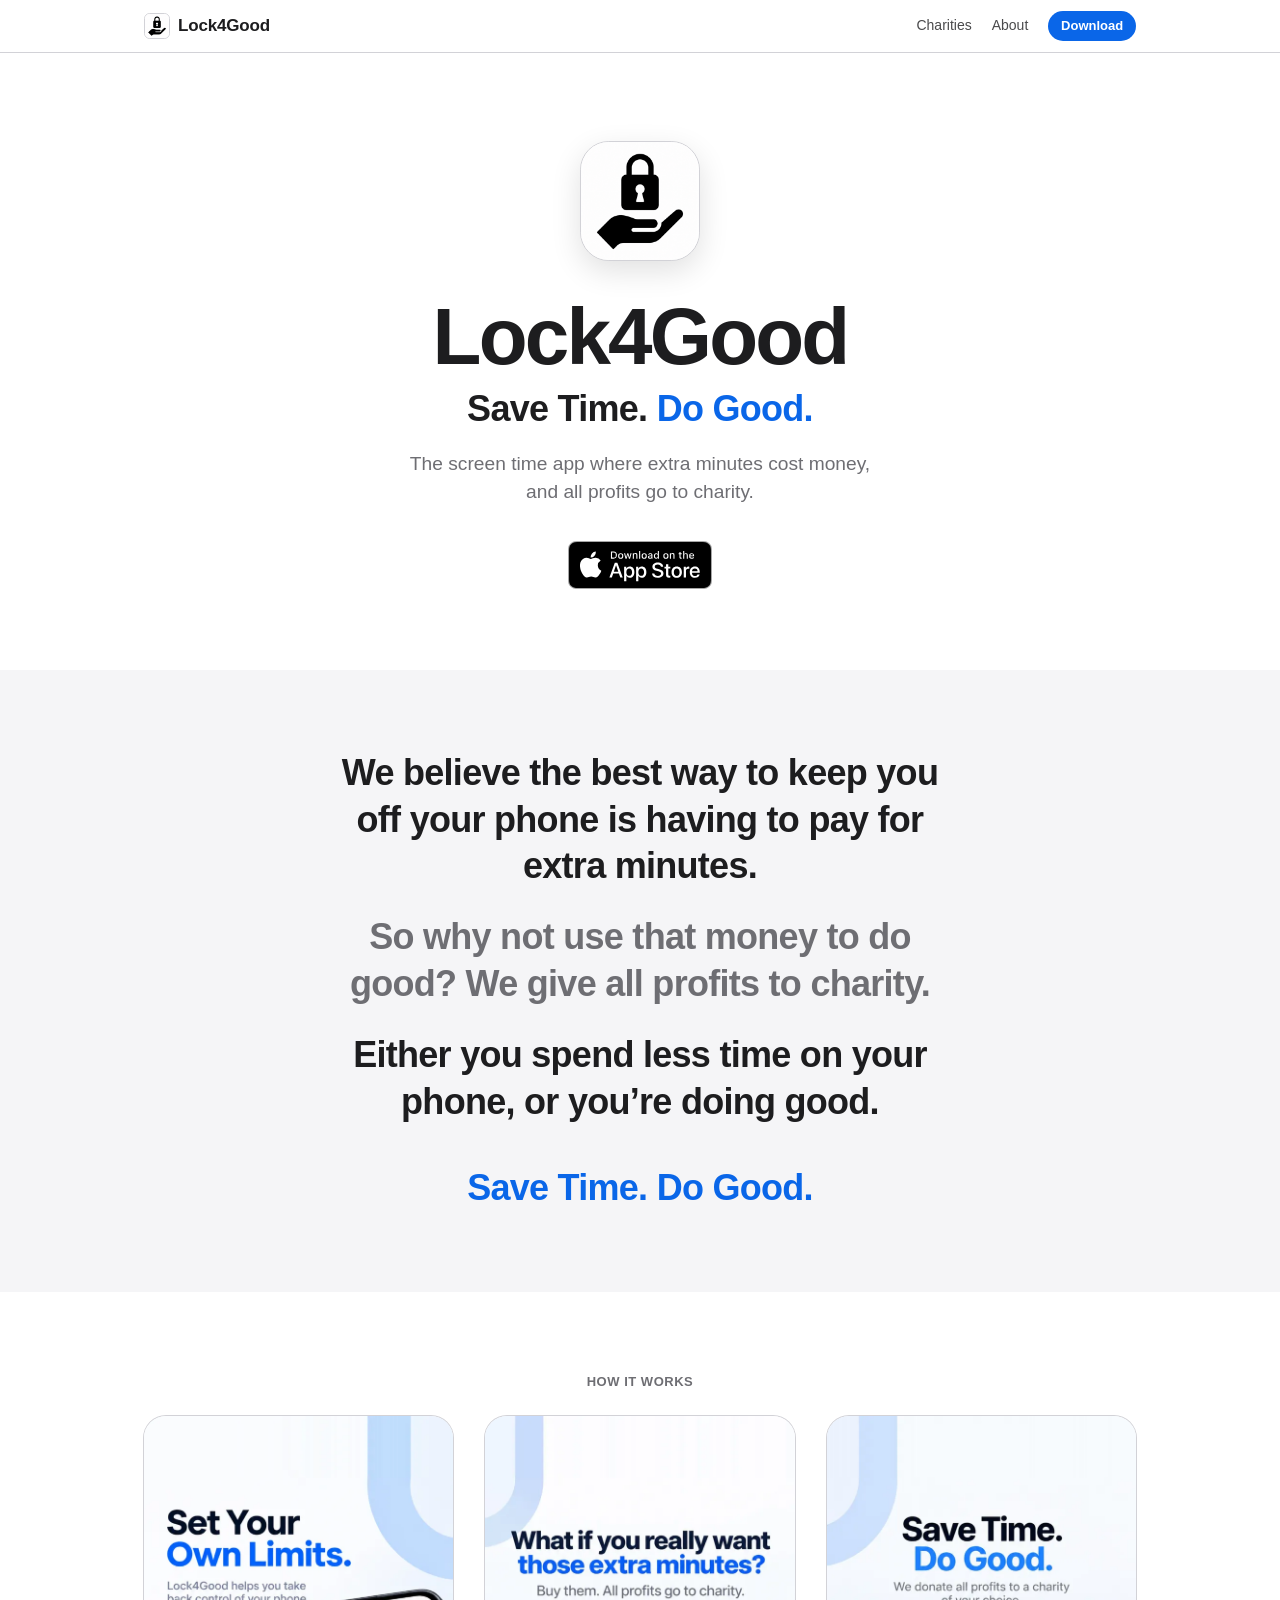
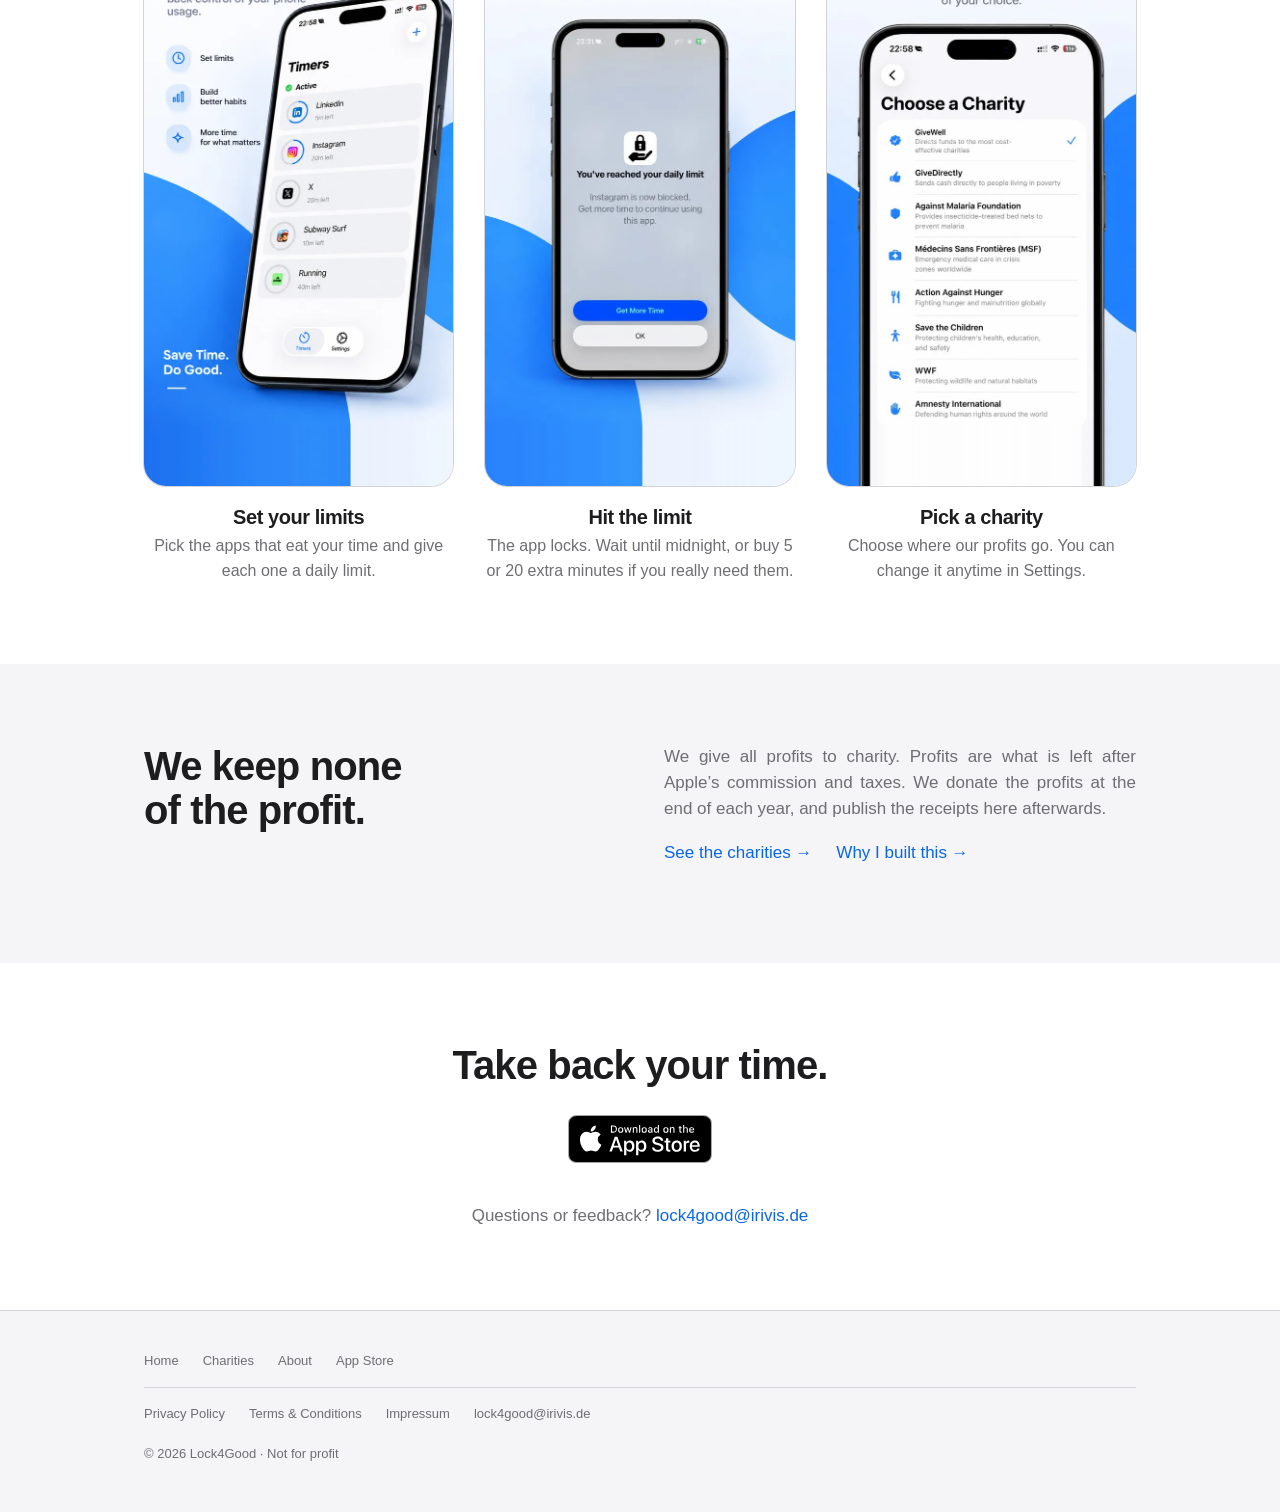
==== commit 510c7de6: "Drop the "Three steps. That's it." heading The "How it works" label stays above the screenshots on i" ====
--- a/index.html
+++ b/index.html
@@ -58,7 +58,6 @@
     <div class="wrap">
       <div class="steps-head">
         <p class="eyebrow">How it works</p>
-        <h2>Three steps. That’s it.</h2>
       </div>
       <ol class="steps">
         <li>
--- a/styles.css
+++ b/styles.css
@@ -222,7 +222,7 @@
   color: var(--accent);
 }
 
-.steps-head { text-align: center; margin-bottom: 3rem; }
+.steps-head { text-align: center; margin-bottom: 1.5rem; }
 .steps {
   list-style: none;
   margin: 0;
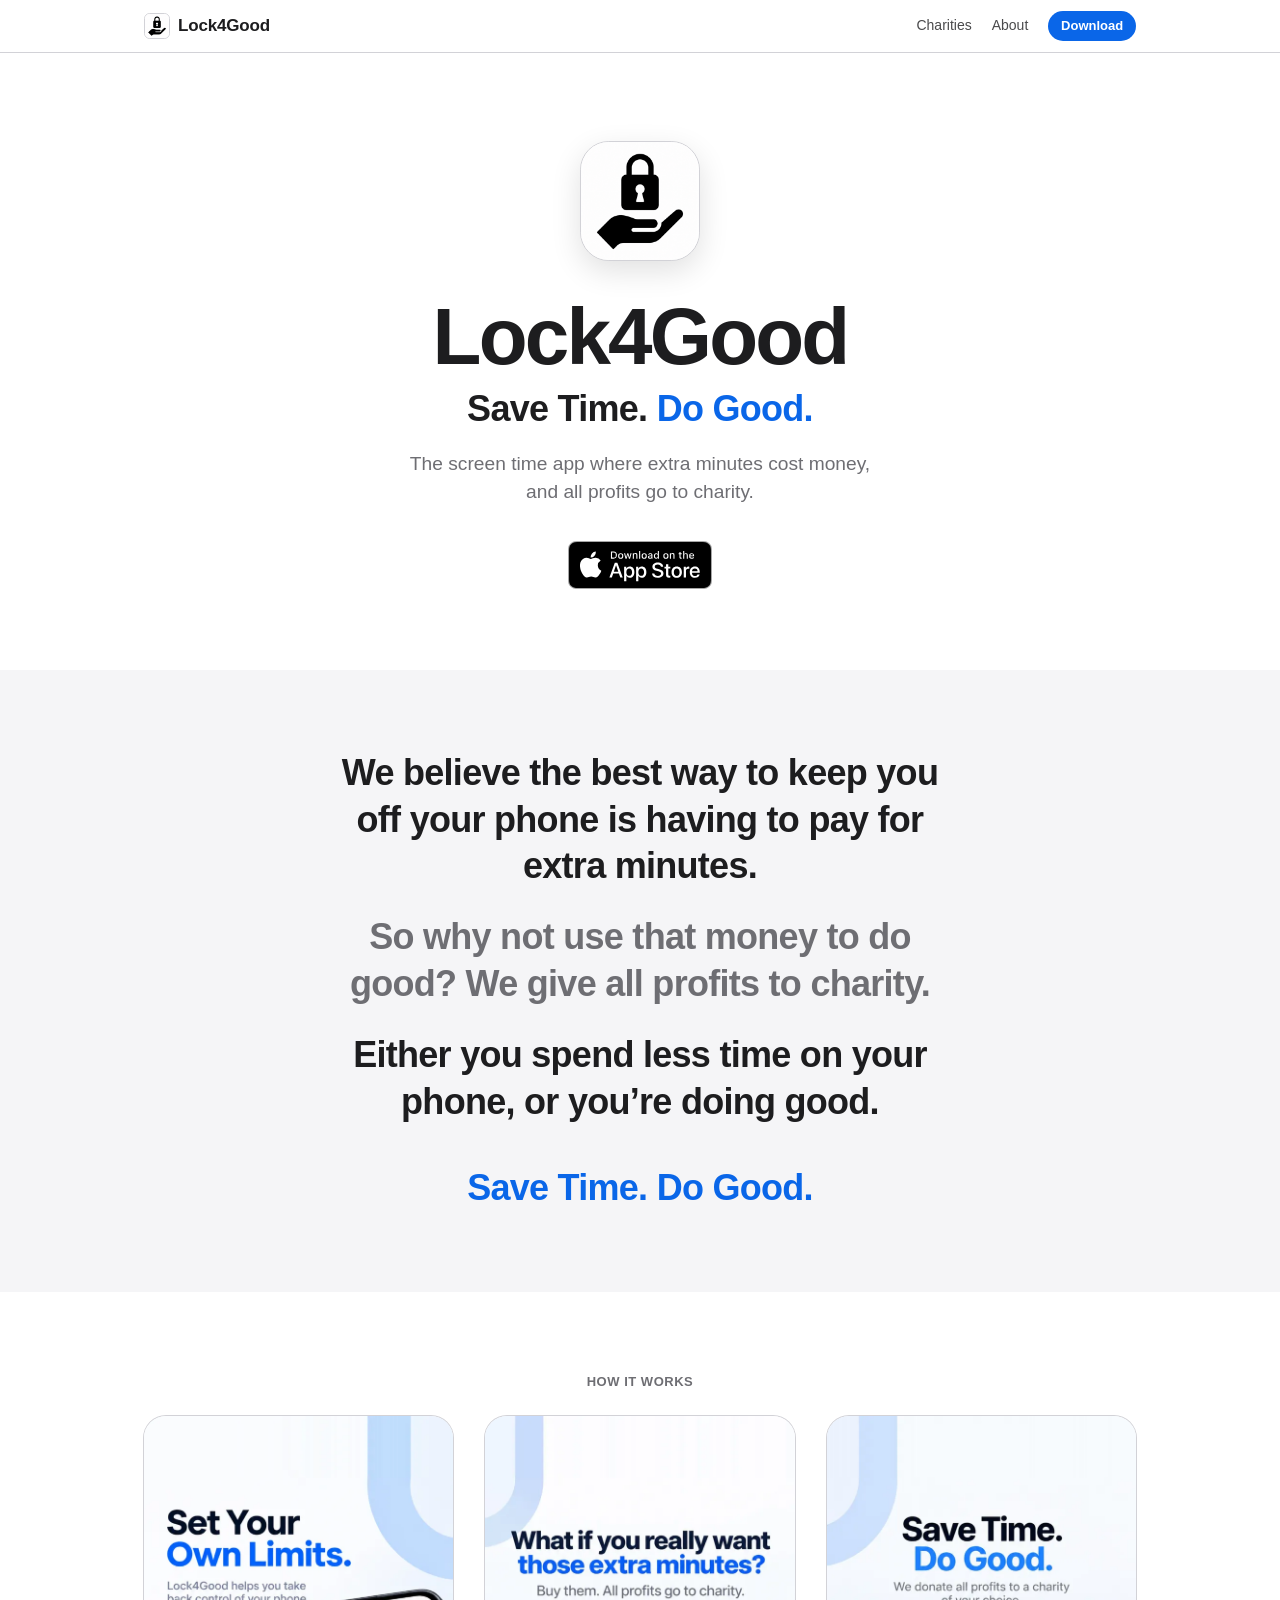
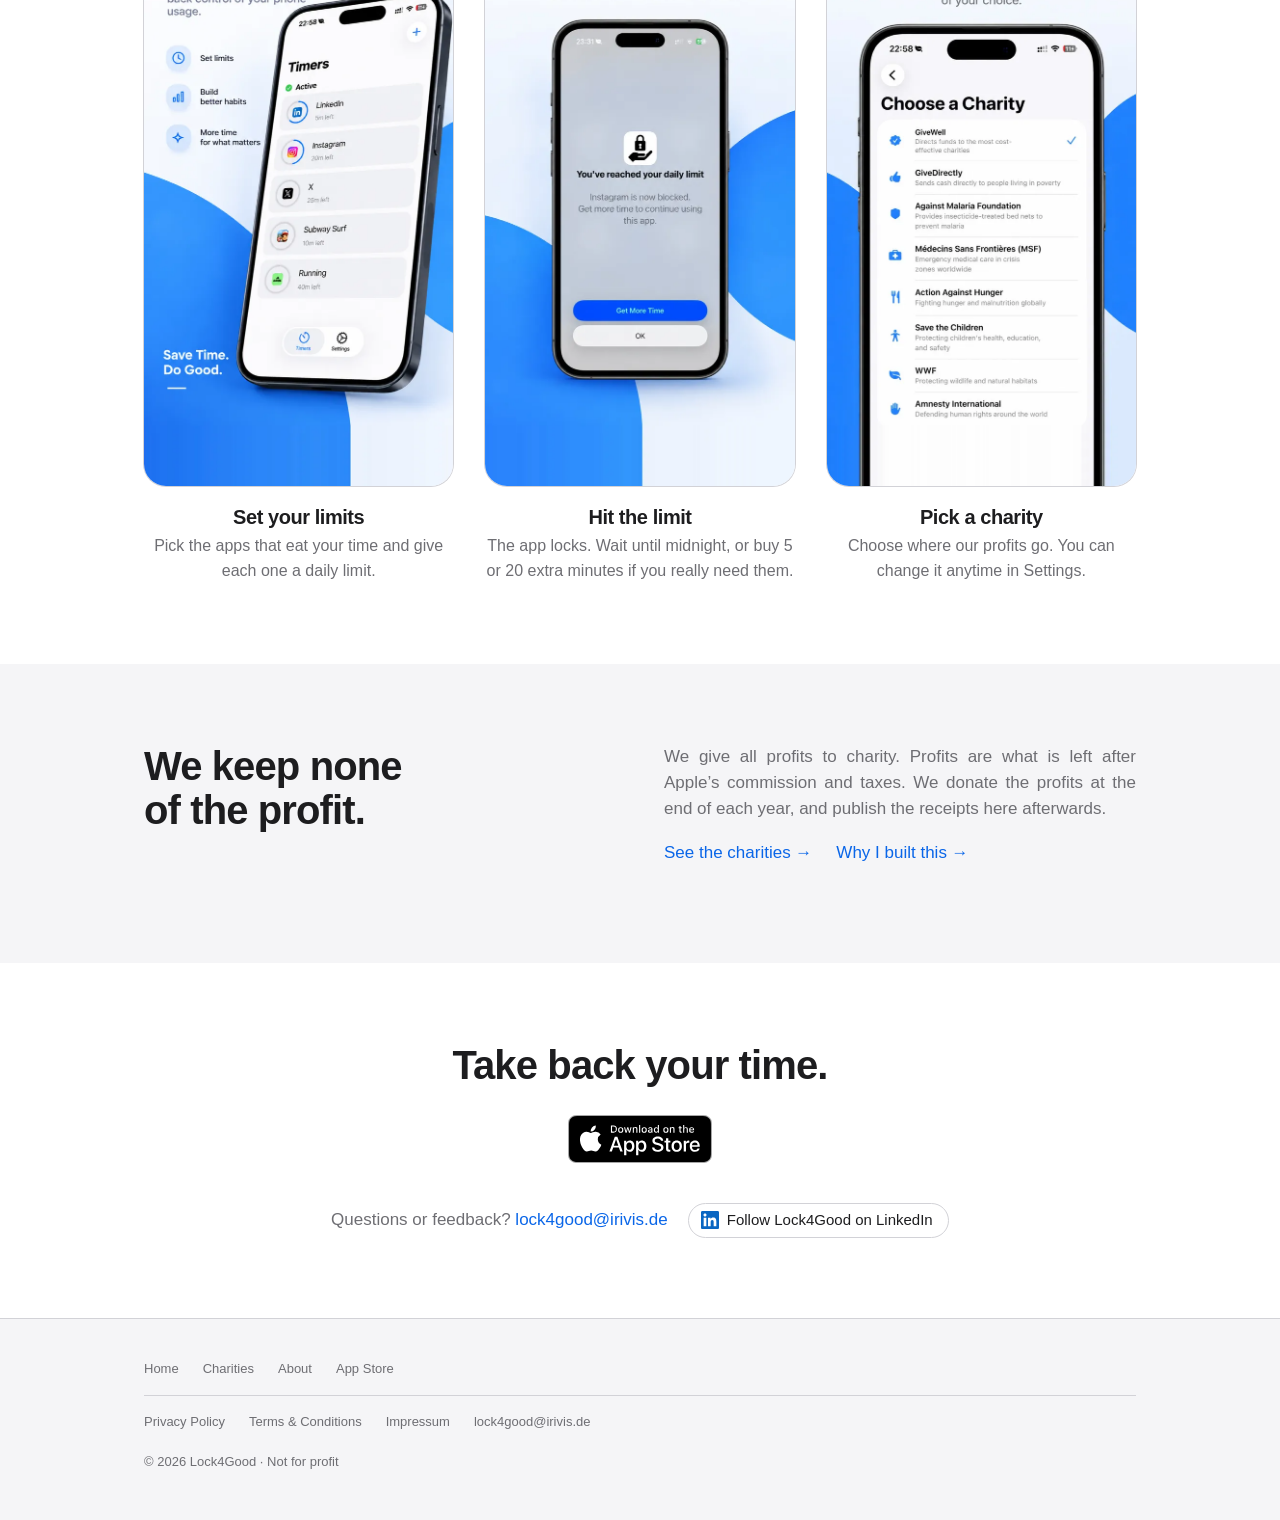
==== commit d5ca6b16: "Add LinkedIn buttons - Landing page: "Follow Lock4Good on LinkedIn" in the closing contact   row, be" ====
--- a/index.html
+++ b/index.html
@@ -101,7 +101,10 @@
           <img src="app-store-badge-black.svg" width="120" height="40" alt="Download on the App Store">
         </picture>
       </a>
-      <p class="contact">Questions or feedback? <a href="mailto:lock4good@irivis.de">lock4good@irivis.de</a></p>
+      <div class="contact">
+        <span>Questions or feedback? <a href="mailto:lock4good@irivis.de">lock4good@irivis.de</a></span>
+        <a class="linkedin" href="https://www.linkedin.com/company/lock4good/"><svg viewBox="0 0 24 24" aria-hidden="true"><rect x="2" y="2" width="20" height="20" fill="#fff"/><path fill="#0a66c2" d="M20.447 20.452h-3.554v-5.569c0-1.328-.027-3.037-1.852-3.037-1.853 0-2.136 1.445-2.136 2.939v5.667H9.351V9h3.414v1.561h.046c.477-.9 1.637-1.85 3.37-1.85 3.601 0 4.267 2.37 4.267 5.455v6.286zM5.337 7.433c-1.144 0-2.063-.926-2.063-2.065 0-1.138.92-2.063 2.063-2.063 1.14 0 2.064.925 2.064 2.063 0 1.139-.925 2.065-2.064 2.065zm1.782 13.019H3.555V9h3.564v11.452zM22.225 0H1.771C.792 0 0 .774 0 1.729v20.542C0 23.227.792 24 1.771 24h20.451C23.2 24 24 23.227 24 22.271V1.729C24 .774 23.2 0 22.222 0h.003z"/></svg>Follow Lock4Good on LinkedIn</a>
+      </div>
     </div>
   </section>
 </main>
--- a/styles.css
+++ b/styles.css
@@ -280,7 +280,33 @@
 
 .cta { text-align: center; }
 .cta h2 { margin-bottom: 1.75rem; }
-.cta .contact { margin: 2rem 0 0; color: var(--muted); }
+.cta .contact {
+  display: flex;
+  flex-wrap: wrap;
+  justify-content: center;
+  align-items: center;
+  gap: .75rem 1.25rem;
+  margin: 2rem 0 0;
+  color: var(--muted);
+}
+
+/* LinkedIn buttons: a neutral pill with the logo inline, so no external requests. */
+.linkedin {
+  display: inline-flex;
+  align-items: center;
+  gap: .5rem;
+  padding: .45rem .95rem .45rem .75rem;
+  border: 1px solid var(--rule);
+  border-radius: 980px;
+  background: var(--bg);
+  color: var(--fg);
+  font-size: .9375rem;
+  font-weight: 500;
+  line-height: 1.2;
+  white-space: nowrap;
+}
+.linkedin:hover { text-decoration: none; border-color: var(--muted); }
+.linkedin svg { width: 18px; height: 18px; flex: none; }
 
 /* ---------- Charities ---------- */
 
@@ -411,6 +437,17 @@
   background: var(--bg-alt);
   border: 1px solid var(--rule);
 }
+.about-id {
+  display: flex;
+  align-items: center;
+  flex-wrap: wrap;
+  gap: 1rem 1.5rem;
+  margin: 0 0 1.75rem;
+}
+.about-id .portrait { margin: 0; }
+@media (max-width: 480px) {
+  .about-id .portrait { width: 112px; height: 112px; }
+}
 .about-head .role { font-size: 1.2rem; color: var(--muted); margin: .5rem 0 0; }
 
 /* ---------- Impressum ---------- */
